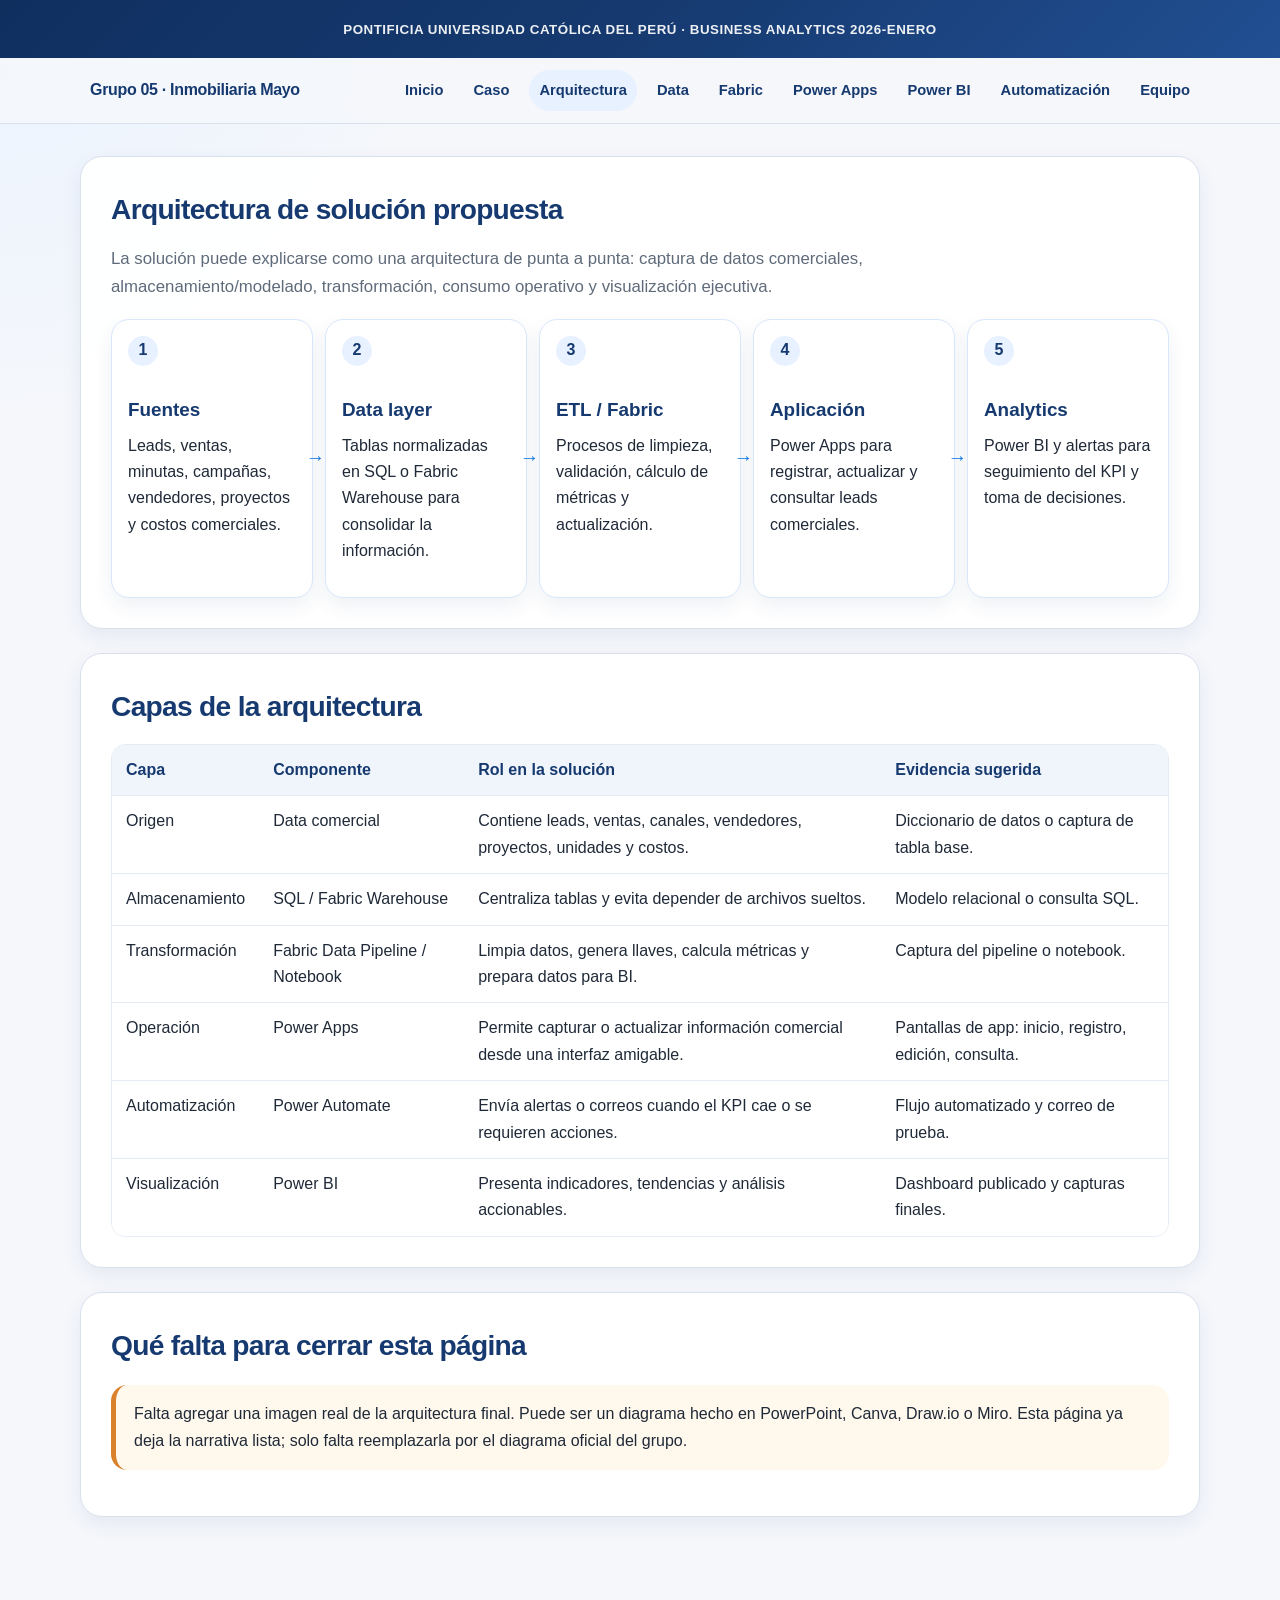
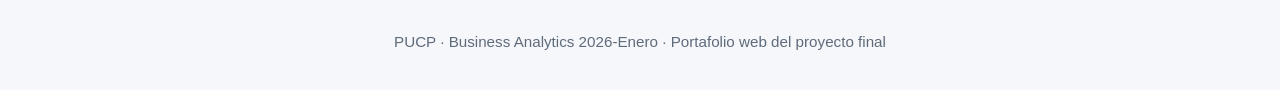
==== pages/arquitectura.html @ e8f23578 "Prueba_Inicial" ====
<!DOCTYPE html>
<html lang="es">
<head>
  <meta charset="UTF-8" />
  <meta name="viewport" content="width=device-width, initial-scale=1.0" />
  <title>Arquitectura · Inmobiliaria Mayo</title>
  <link rel="stylesheet" href="../assets/css/styles.css" />
</head>
<body>
  <div class="topbar"><div class="container"><small>PONTIFICIA UNIVERSIDAD CATÓLICA DEL PERÚ · BUSINESS ANALYTICS 2026-ENERO</small></div></div>
  <nav class="nav"><div class="container nav-inner"><a class="brand" href="../index.html">Grupo 05 · Inmobiliaria Mayo</a><ul><li><a href="../index.html">Inicio</a></li><li><a href="caso-negocio.html">Caso</a></li><li><a class="active" href="arquitectura.html">Arquitectura</a></li><li><a href="data-layer.html">Data</a></li><li><a href="etl-fabric.html">Fabric</a></li><li><a href="powerapps.html">Power Apps</a></li><li><a href="powerbi.html">Power BI</a></li><li><a href="automatizacion.html">Automatización</a></li><li><a href="equipo.html">Equipo</a></li></ul></div></nav>
  
  <main class="container">

    <section>
      <h2>Arquitectura de solución propuesta</h2>
      <p class="lead">La solución puede explicarse como una arquitectura de punta a punta: captura de datos comerciales, almacenamiento/modelado, transformación, consumo operativo y visualización ejecutiva.</p>
      <div class="flow">
        <div class="flow-step"><span>1</span><h3>Fuentes</h3><p>Leads, ventas, minutas, campañas, vendedores, proyectos y costos comerciales.</p></div>
        <div class="flow-step"><span>2</span><h3>Data layer</h3><p>Tablas normalizadas en SQL o Fabric Warehouse para consolidar la información.</p></div>
        <div class="flow-step"><span>3</span><h3>ETL / Fabric</h3><p>Procesos de limpieza, validación, cálculo de métricas y actualización.</p></div>
        <div class="flow-step"><span>4</span><h3>Aplicación</h3><p>Power Apps para registrar, actualizar y consultar leads comerciales.</p></div>
        <div class="flow-step"><span>5</span><h3>Analytics</h3><p>Power BI y alertas para seguimiento del KPI y toma de decisiones.</p></div>
      </div>
    </section>

    <section>
      <h2>Capas de la arquitectura</h2>
      <div class="table-wrap">
        <table>
          <thead><tr><th>Capa</th><th>Componente</th><th>Rol en la solución</th><th>Evidencia sugerida</th></tr></thead>
          <tbody>
            <tr><td>Origen</td><td>Data comercial</td><td>Contiene leads, ventas, canales, vendedores, proyectos, unidades y costos.</td><td>Diccionario de datos o captura de tabla base.</td></tr>
            <tr><td>Almacenamiento</td><td>SQL / Fabric Warehouse</td><td>Centraliza tablas y evita depender de archivos sueltos.</td><td>Modelo relacional o consulta SQL.</td></tr>
            <tr><td>Transformación</td><td>Fabric Data Pipeline / Notebook</td><td>Limpia datos, genera llaves, calcula métricas y prepara datos para BI.</td><td>Captura del pipeline o notebook.</td></tr>
            <tr><td>Operación</td><td>Power Apps</td><td>Permite capturar o actualizar información comercial desde una interfaz amigable.</td><td>Pantallas de app: inicio, registro, edición, consulta.</td></tr>
            <tr><td>Automatización</td><td>Power Automate</td><td>Envía alertas o correos cuando el KPI cae o se requieren acciones.</td><td>Flujo automatizado y correo de prueba.</td></tr>
            <tr><td>Visualización</td><td>Power BI</td><td>Presenta indicadores, tendencias y análisis accionables.</td><td>Dashboard publicado y capturas finales.</td></tr>
          </tbody>
        </table>
      </div>
    </section>

    <section>
      <h2>Qué falta para cerrar esta página</h2>
      <div class="callout warning">Falta agregar una imagen real de la arquitectura final. Puede ser un diagrama hecho en PowerPoint, Canva, Draw.io o Miro. Esta página ya deja la narrativa lista; solo falta reemplazarla por el diagrama oficial del grupo.</div>
    </section>

  </main>
  <div class="footer">PUCP · Business Analytics 2026-Enero · Portafolio web del proyecto final</div>
</body>
</html>
---- assets/css/styles.css ----
:root {
  --primary: #163a70;
  --primary-2: #214f92;
  --primary-3: #0f2f5f;
  --bg: #f5f7fb;
  --card: #ffffff;
  --text: #1f2937;
  --muted: #5f6b7a;
  --line: #d8e0ec;
  --soft: #eef4fc;
  --accent: #0f7ae5;
  --accent-2: #18a0fb;
  --ok: #0c8f63;
  --warn: #d9822b;
  --danger: #c2410c;
  --shadow: 0 14px 34px rgba(22, 58, 112, 0.10);
  --shadow-soft: 0 8px 20px rgba(22, 58, 112, 0.07);
  --radius: 22px;
  --maxw: 1120px;
}

* { box-sizing: border-box; }
html { scroll-behavior: smooth; }
body {
  margin: 0;
  font-family: Inter, Arial, Helvetica, sans-serif;
  color: var(--text);
  background: radial-gradient(circle at top left, #eaf3ff 0, transparent 26rem), var(--bg);
  line-height: 1.65;
}

a { color: var(--accent); text-decoration: none; }
a:hover { text-decoration: underline; }
img { max-width: 100%; }
.container { width: min(92%, var(--maxw)); margin: 0 auto; }

.topbar {
  background: linear-gradient(135deg, var(--primary-3), var(--primary), var(--primary-2));
  color: white;
  padding: 16px 0;
  text-align: center;
}
.topbar small { opacity: 0.92; letter-spacing: 0.04em; font-weight: 700; }

.nav {
  position: sticky;
  top: 0;
  z-index: 50;
  background: rgba(245, 247, 251, 0.92);
  backdrop-filter: blur(10px);
  border-bottom: 1px solid var(--line);
}
.nav-inner { display: flex; align-items: center; justify-content: space-between; gap: 16px; }
.brand { color: var(--primary); font-weight: 900; letter-spacing: -0.02em; white-space: nowrap; }
.nav ul { margin: 0; padding: 12px 0; list-style: none; display: flex; gap: 10px; flex-wrap: wrap; justify-content: flex-end; font-size: 0.92rem; }
.nav a { color: var(--primary); font-weight: 800; padding: 8px 10px; border-radius: 999px; display: inline-block; }
.nav a:hover, .nav a.active { background: #e8f1ff; text-decoration: none; }

.hero {
  padding: 54px 0 36px;
  background: linear-gradient(180deg, #ffffff 0%, #f8fbff 100%);
  border-bottom: 1px solid var(--line);
}
.hero-grid { display: grid; grid-template-columns: 1.08fr 0.92fr; gap: 28px; align-items: center; }
.eyebrow { display: inline-flex; align-items: center; gap: 8px; padding: 7px 12px; border-radius: 999px; background: #e8f1ff; color: var(--primary); font-weight: 900; font-size: 0.86rem; margin-bottom: 14px; }
.hero h1 { margin: 0 0 14px; font-size: clamp(2rem, 4vw, 3.25rem); color: var(--primary); line-height: 1.08; letter-spacing: -0.045em; }
.hero p { margin: 0 0 22px; color: var(--muted); font-size: 1.05rem; }
.hero-actions { display: flex; gap: 12px; flex-wrap: wrap; margin-top: 18px; }
.btn { display: inline-flex; align-items: center; justify-content: center; gap: 8px; padding: 11px 16px; border-radius: 999px; font-weight: 900; border: 1px solid transparent; }
.btn-primary { background: var(--primary); color: white; }
.btn-primary:hover { background: var(--primary-2); color: white; text-decoration: none; }
.btn-secondary { background: white; color: var(--primary); border-color: var(--line); }
.btn-secondary:hover { background: #f0f5fc; text-decoration: none; }
.hero-image { background: white; border: 1px solid var(--line); border-radius: 28px; padding: 14px; box-shadow: var(--shadow); }
.hero-image img { border-radius: 20px; display: block; width: 100%; height: auto; }

main { padding: 32px 0 64px; }
section, .section-card { background: rgba(255,255,255,0.96); border: 1px solid var(--line); border-radius: var(--radius); box-shadow: var(--shadow-soft); padding: 30px; margin-bottom: 24px; }
section.flat { background: transparent; border: 0; box-shadow: none; padding: 10px 0; }
h1, h2, h3, h4 { color: var(--primary); }
h2 { margin: 0 0 12px; font-size: clamp(1.6rem, 2.2vw, 2.1rem); letter-spacing: -0.025em; }
h3 { margin: 20px 0 8px; font-size: 1.18rem; }
h4 { margin: 0 0 8px; }
p { margin-top: 0; }
.muted { color: var(--muted); }
.lead { color: var(--muted); font-size: 1.05rem; max-width: 880px; }
.separator { border: 0; border-top: 1px solid #e7edf6; margin: 20px 0; }

.grid-2, .grid-3, .grid-4 { display: grid; gap: 18px; }
.grid-2 { grid-template-columns: repeat(2, minmax(0, 1fr)); }
.grid-3 { grid-template-columns: repeat(3, minmax(0, 1fr)); }
.grid-4 { grid-template-columns: repeat(4, minmax(0, 1fr)); }
.card, .mini-card, .visual-card { background: #f8fbff; border: 1px solid #d8e7fb; border-radius: 18px; padding: 18px; box-shadow: 0 6px 16px rgba(22, 58, 112, 0.05); }
.card strong.big { display: block; font-size: 2rem; line-height: 1.1; color: var(--primary); letter-spacing: -0.04em; }
.pill { display: inline-block; padding: 6px 10px; border-radius: 999px; background: #e8f1ff; color: var(--primary); font-size: 0.86rem; font-weight: 900; margin: 5px 8px 4px 0; }
.badge { display: inline-flex; padding: 5px 9px; border-radius: 999px; font-size: .8rem; font-weight: 900; }
.badge-ok { background: #e6f8f1; color: #07684a; }
.badge-warn { background: #fff2df; color: #9a4f09; }
.badge-danger { background: #fff0e8; color: #9a3412; }

.callout { border-left: 5px solid var(--accent); background: #f1f7ff; border-radius: 16px; padding: 16px 18px; margin: 16px 0; }
.callout.warning { border-left-color: var(--warn); background: #fff8ed; }
.callout.success { border-left-color: var(--ok); background: #effcf7; }

.table-wrap { overflow-x: auto; margin-top: 14px; border-radius: 14px; border: 1px solid #e5ecf5; }
table { width: 100%; border-collapse: collapse; background: white; overflow: hidden; }
th, td { padding: 12px 14px; border-bottom: 1px solid #e5ecf5; text-align: left; vertical-align: top; }
th { background: #f0f5fc; color: var(--primary); }
tr:last-child td { border-bottom: 0; }

.image-frame { width: 100%; background: white; border: 1px solid var(--line); border-radius: 20px; padding: 10px; box-shadow: var(--shadow-soft); }
.image-frame img { display: block; width: 100%; border-radius: 14px; }
.caption { margin: 8px 0 0; font-size: 0.92rem; color: var(--muted); font-style: italic; }

.flow { display: grid; grid-template-columns: repeat(5, 1fr); gap: 12px; margin-top: 18px; }
.flow-step { position: relative; background: white; border: 1px solid #d8e7fb; border-radius: 18px; padding: 16px; box-shadow: var(--shadow-soft); }
.flow-step:not(:last-child)::after { content: '→'; position: absolute; right: -13px; top: 50%; transform: translateY(-50%); color: var(--accent); font-weight: 900; font-size: 1.2rem; }
.flow-step span { display: inline-flex; width: 30px; height: 30px; align-items: center; justify-content: center; border-radius: 999px; background: #e8f1ff; color: var(--primary); font-weight: 900; margin-bottom: 8px; }

.carousel { position: relative; max-width: 980px; margin: 16px auto 8px; overflow: hidden; border-radius: 20px; box-shadow: var(--shadow); background: #f5f9ff; border: 1px solid #d8e0ec; }
.carousel-track-container { overflow: hidden; width: 100%; }
.carousel-track { display: flex; transition: transform 0.4s ease-in-out; }
.carousel-image { min-width: 100%; width: 100%; aspect-ratio: 16/9; object-fit: cover; display: block; background: white; }
.carousel-btn { position: absolute; top: 50%; transform: translateY(-50%); background: rgba(22, 58, 112, 0.75); color: white; border: none; padding: 10px 14px; cursor: pointer; font-size: 20px; border-radius: 999px; z-index: 2; }
.carousel-btn.prev { left: 14px; }
.carousel-btn.next { right: 14px; }
.carousel-btn:hover { background: rgba(22, 58, 112, 0.92); }
.carousel-dots { display: flex; justify-content: center; flex-wrap: wrap; gap: 8px; margin: 12px 0 0; }
.carousel-dot { width: 10px; height: 10px; border-radius: 50%; background: #c4d4ea; border: none; cursor: pointer; }
.carousel-dot.active { background: var(--accent); }
.visual-card { display: flex; flex-direction: column; gap: 12px; }
.visual-card img { width: 100%; aspect-ratio: 16/9; object-fit: cover; border-radius: 14px; border: 1px solid #e2ebf7; background: white; }
.visual-points { margin: 0 0 12px 0; padding-left: 18px; }
.visual-points li { margin-bottom: 6px; }
.visual-user { display: inline-block; background: #e8f1ff; color: var(--primary); border-radius: 999px; padding: 7px 12px; font-size: 0.88rem; font-weight: 900; }

.footer { text-align: center; color: var(--muted); font-size: 0.95rem; padding: 24px 0 36px; }

@media (max-width: 980px) {
  .hero-grid { grid-template-columns: 1fr; }
  .flow { grid-template-columns: 1fr; }
  .flow-step:not(:last-child)::after { content: '↓'; right: auto; left: 50%; top: auto; bottom: -20px; transform: translateX(-50%); }
  .grid-2, .grid-3, .grid-4 { grid-template-columns: 1fr; }
  .nav-inner { align-items: flex-start; flex-direction: column; gap: 2px; padding-top: 10px; }
  .nav ul { justify-content: flex-start; padding-top: 0; }
}

@media (max-width: 640px) {
  section, .section-card { padding: 22px; }
  .hero { padding-top: 34px; }
  .hero-actions { flex-direction: column; }
  .btn { width: 100%; }
}
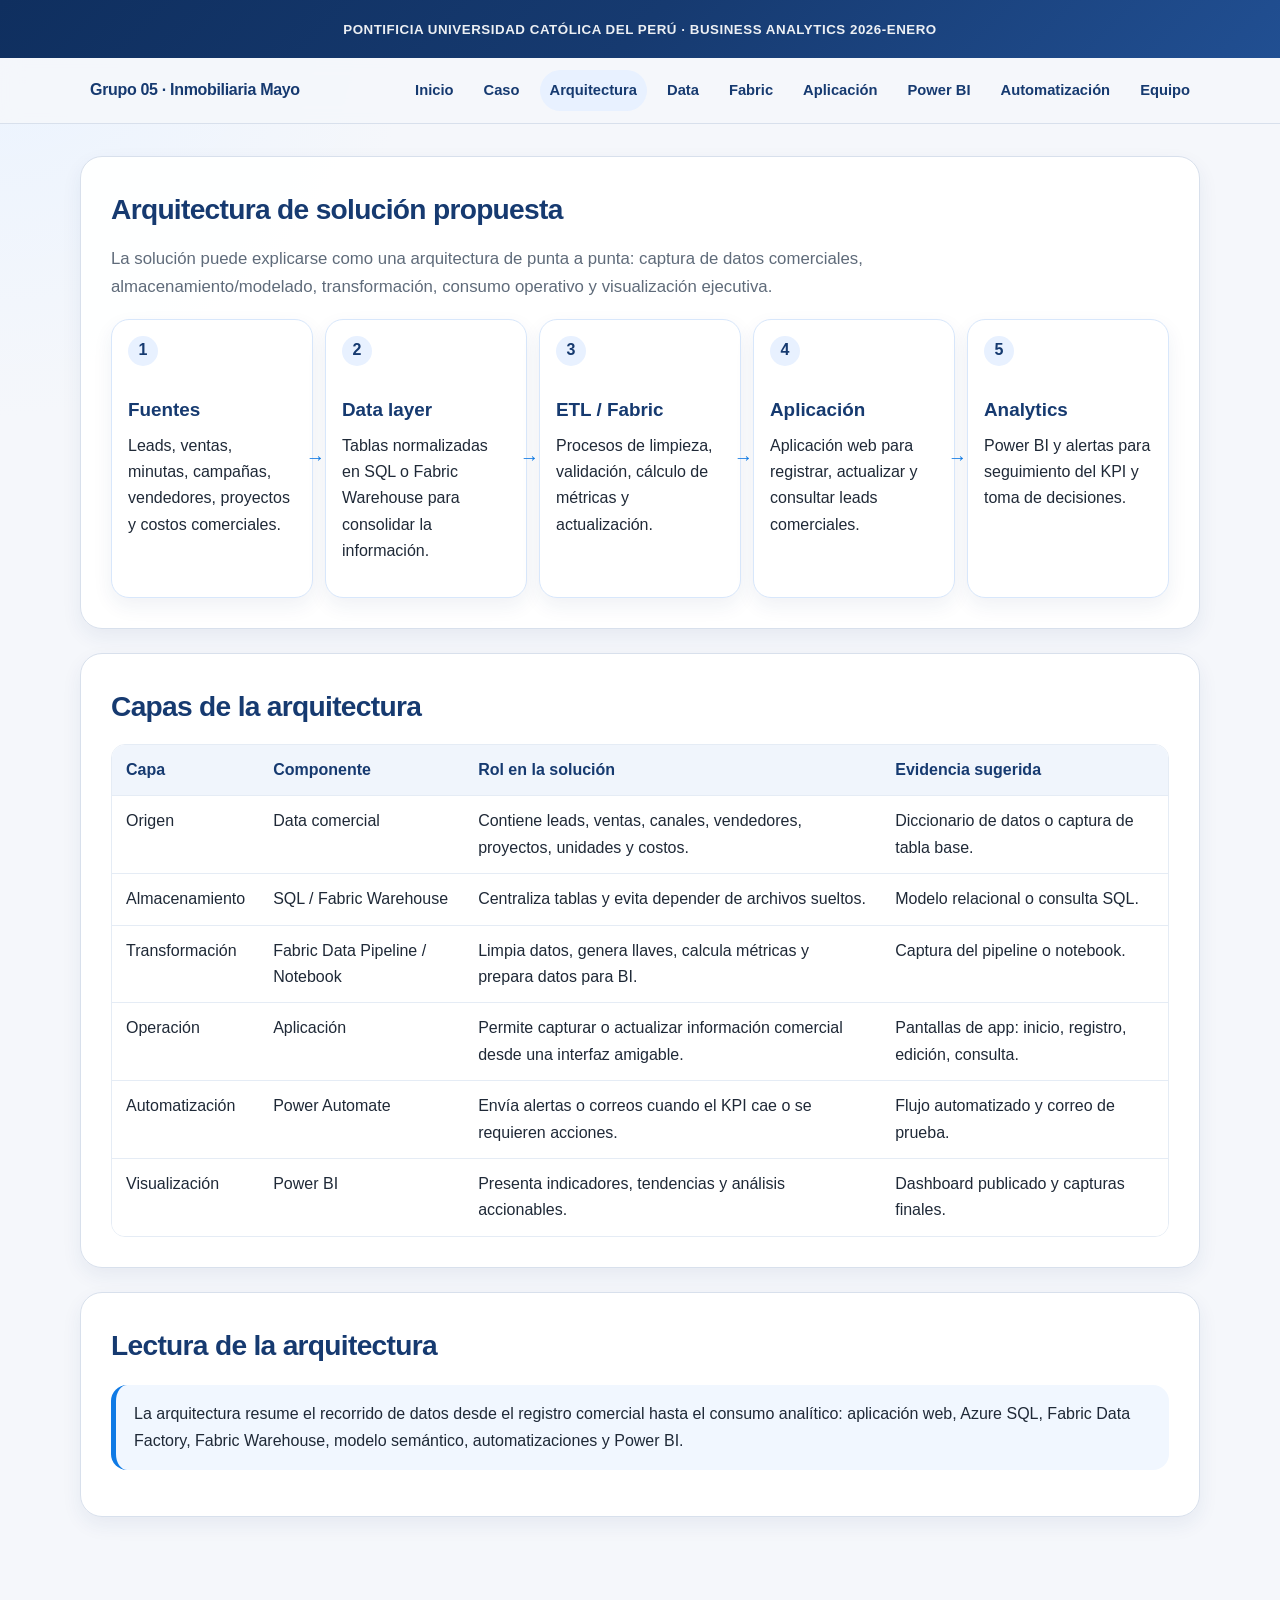
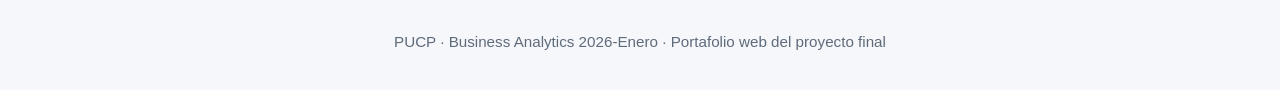
==== commit 91b340db: "Aplicación" ====
--- a/pages/arquitectura.html
+++ b/pages/arquitectura.html
@@ -8,7 +8,7 @@
 </head>
 <body>
   <div class="topbar"><div class="container"><small>PONTIFICIA UNIVERSIDAD CATÓLICA DEL PERÚ · BUSINESS ANALYTICS 2026-ENERO</small></div></div>
-  <nav class="nav"><div class="container nav-inner"><a class="brand" href="../index.html">Grupo 05 · Inmobiliaria Mayo</a><ul><li><a href="../index.html">Inicio</a></li><li><a href="caso-negocio.html">Caso</a></li><li><a class="active" href="arquitectura.html">Arquitectura</a></li><li><a href="data-layer.html">Data</a></li><li><a href="etl-fabric.html">Fabric</a></li><li><a href="powerapps.html">Power Apps</a></li><li><a href="powerbi.html">Power BI</a></li><li><a href="automatizacion.html">Automatización</a></li><li><a href="equipo.html">Equipo</a></li></ul></div></nav>
+  <nav class="nav"><div class="container nav-inner"><a class="brand" href="../index.html">Grupo 05 · Inmobiliaria Mayo</a><ul><li><a href="../index.html">Inicio</a></li><li><a href="caso-negocio.html">Caso</a></li><li><a class="active" href="arquitectura.html">Arquitectura</a></li><li><a href="data-layer.html">Data</a></li><li><a href="etl-fabric.html">Fabric</a></li><li><a href="powerapps.html">Aplicación</a></li><li><a href="powerbi.html">Power BI</a></li><li><a href="automatizacion.html">Automatización</a></li><li><a href="equipo.html">Equipo</a></li></ul></div></nav>
   
   <main class="container">
 
@@ -19,7 +19,7 @@
         <div class="flow-step"><span>1</span><h3>Fuentes</h3><p>Leads, ventas, minutas, campañas, vendedores, proyectos y costos comerciales.</p></div>
         <div class="flow-step"><span>2</span><h3>Data layer</h3><p>Tablas normalizadas en SQL o Fabric Warehouse para consolidar la información.</p></div>
         <div class="flow-step"><span>3</span><h3>ETL / Fabric</h3><p>Procesos de limpieza, validación, cálculo de métricas y actualización.</p></div>
-        <div class="flow-step"><span>4</span><h3>Aplicación</h3><p>Power Apps para registrar, actualizar y consultar leads comerciales.</p></div>
+        <div class="flow-step"><span>4</span><h3>Aplicación</h3><p>Aplicación web para registrar, actualizar y consultar leads comerciales.</p></div>
         <div class="flow-step"><span>5</span><h3>Analytics</h3><p>Power BI y alertas para seguimiento del KPI y toma de decisiones.</p></div>
       </div>
     </section>
@@ -33,7 +33,7 @@
             <tr><td>Origen</td><td>Data comercial</td><td>Contiene leads, ventas, canales, vendedores, proyectos, unidades y costos.</td><td>Diccionario de datos o captura de tabla base.</td></tr>
             <tr><td>Almacenamiento</td><td>SQL / Fabric Warehouse</td><td>Centraliza tablas y evita depender de archivos sueltos.</td><td>Modelo relacional o consulta SQL.</td></tr>
             <tr><td>Transformación</td><td>Fabric Data Pipeline / Notebook</td><td>Limpia datos, genera llaves, calcula métricas y prepara datos para BI.</td><td>Captura del pipeline o notebook.</td></tr>
-            <tr><td>Operación</td><td>Power Apps</td><td>Permite capturar o actualizar información comercial desde una interfaz amigable.</td><td>Pantallas de app: inicio, registro, edición, consulta.</td></tr>
+            <tr><td>Operación</td><td>Aplicación</td><td>Permite capturar o actualizar información comercial desde una interfaz amigable.</td><td>Pantallas de app: inicio, registro, edición, consulta.</td></tr>
             <tr><td>Automatización</td><td>Power Automate</td><td>Envía alertas o correos cuando el KPI cae o se requieren acciones.</td><td>Flujo automatizado y correo de prueba.</td></tr>
             <tr><td>Visualización</td><td>Power BI</td><td>Presenta indicadores, tendencias y análisis accionables.</td><td>Dashboard publicado y capturas finales.</td></tr>
           </tbody>
@@ -42,8 +42,8 @@
     </section>
 
     <section>
-      <h2>Qué falta para cerrar esta página</h2>
-      <div class="callout warning">Falta agregar una imagen real de la arquitectura final. Puede ser un diagrama hecho en PowerPoint, Canva, Draw.io o Miro. Esta página ya deja la narrativa lista; solo falta reemplazarla por el diagrama oficial del grupo.</div>
+      <h2>Lectura de la arquitectura</h2>
+      <div class="callout">La arquitectura resume el recorrido de datos desde el registro comercial hasta el consumo analítico: aplicación web, Azure SQL, Fabric Data Factory, Fabric Warehouse, modelo semántico, automatizaciones y Power BI.</div>
     </section>
 
   </main>
--- a/assets/css/styles.css
+++ b/assets/css/styles.css
@@ -150,4 +150,76 @@
   .hero { padding-top: 34px; }
   .hero-actions { flex-direction: column; }
   .btn { width: 100%; }
-}+}
+/* Power BI embedded report */
+.embed-frame {
+  width: 100%;
+  background: white;
+  border: 1px solid var(--line);
+  border-radius: 20px;
+  padding: 10px;
+  box-shadow: var(--shadow-soft);
+  overflow: hidden;
+}
+.embed-frame iframe {
+  display: block;
+  width: 100%;
+  min-height: 560px;
+  border: 0;
+  border-radius: 14px;
+}
+.zone-grid { display: grid; grid-template-columns: 1fr; gap: 22px; }
+.zone-card { background: #f8fbff; border: 1px solid #d8e7fb; border-radius: 20px; padding: 18px; box-shadow: var(--shadow-soft); }
+.zone-card img { display: block; width: 100%; border-radius: 14px; border: 1px solid #e2ebf7; background: white; }
+.zone-card h3 { margin-top: 14px; }
+.kpi-strip { display: grid; grid-template-columns: repeat(5, minmax(0, 1fr)); gap: 12px; margin-top: 16px; }
+.kpi-strip .mini-card { text-align: center; }
+@media (max-width: 980px) { .kpi-strip { grid-template-columns: 1fr 1fr; } .embed-frame iframe { min-height: 420px; } }
+@media (max-width: 640px) { .kpi-strip { grid-template-columns: 1fr; } .embed-frame iframe { min-height: 360px; } }
+
+/* Demo de aplicación comercial */
+.app-shell {
+  background: #f8fbff;
+  border: 1px solid #d8e7fb;
+  border-radius: 24px;
+  box-shadow: var(--shadow-soft);
+  overflow: hidden;
+  margin-top: 18px;
+}
+.app-toolbar {
+  display: flex;
+  align-items: center;
+  justify-content: space-between;
+  gap: 12px;
+  padding: 14px 18px;
+  background: linear-gradient(135deg, var(--primary-3), var(--primary));
+  color: white;
+}
+.app-toolbar strong { letter-spacing: -0.01em; }
+.app-status { display: inline-flex; align-items: center; gap: 8px; font-size: 0.86rem; font-weight: 800; background: rgba(255,255,255,0.14); border: 1px solid rgba(255,255,255,0.22); padding: 6px 10px; border-radius: 999px; }
+.app-body { display: grid; grid-template-columns: 0.85fr 1.15fr; gap: 18px; padding: 18px; }
+.app-panel, .app-preview { background: white; border: 1px solid #e1e9f5; border-radius: 18px; padding: 18px; }
+.app-form { display: grid; gap: 12px; }
+.form-row { display: grid; grid-template-columns: repeat(2, minmax(0, 1fr)); gap: 12px; }
+.app-form label { display: grid; gap: 5px; font-weight: 800; color: var(--primary); font-size: 0.9rem; }
+.app-form input, .app-form select, .app-form textarea {
+  width: 100%;
+  border: 1px solid #d9e3f1;
+  border-radius: 12px;
+  padding: 10px 12px;
+  font: inherit;
+  color: var(--text);
+  background: #fbfdff;
+}
+.app-form textarea { min-height: 80px; resize: vertical; }
+.app-table { width: 100%; border-collapse: collapse; font-size: 0.92rem; }
+.app-table th { background: #eef5ff; }
+.app-table td, .app-table th { padding: 10px; border-bottom: 1px solid #e5ecf5; }
+.stage-tabs { display: flex; gap: 8px; flex-wrap: wrap; margin: 14px 0 4px; }
+.stage-tab { border: 1px solid #d8e7fb; background: white; color: var(--primary); padding: 8px 11px; border-radius: 999px; font-weight: 900; cursor: default; }
+.stage-tab.active { background: #e8f1ff; border-color: #bcd5f6; }
+.prototype-note { font-size: 0.9rem; color: var(--muted); margin-top: 10px; }
+@media (max-width: 900px) {
+  .app-body { grid-template-columns: 1fr; }
+  .form-row { grid-template-columns: 1fr; }
+}
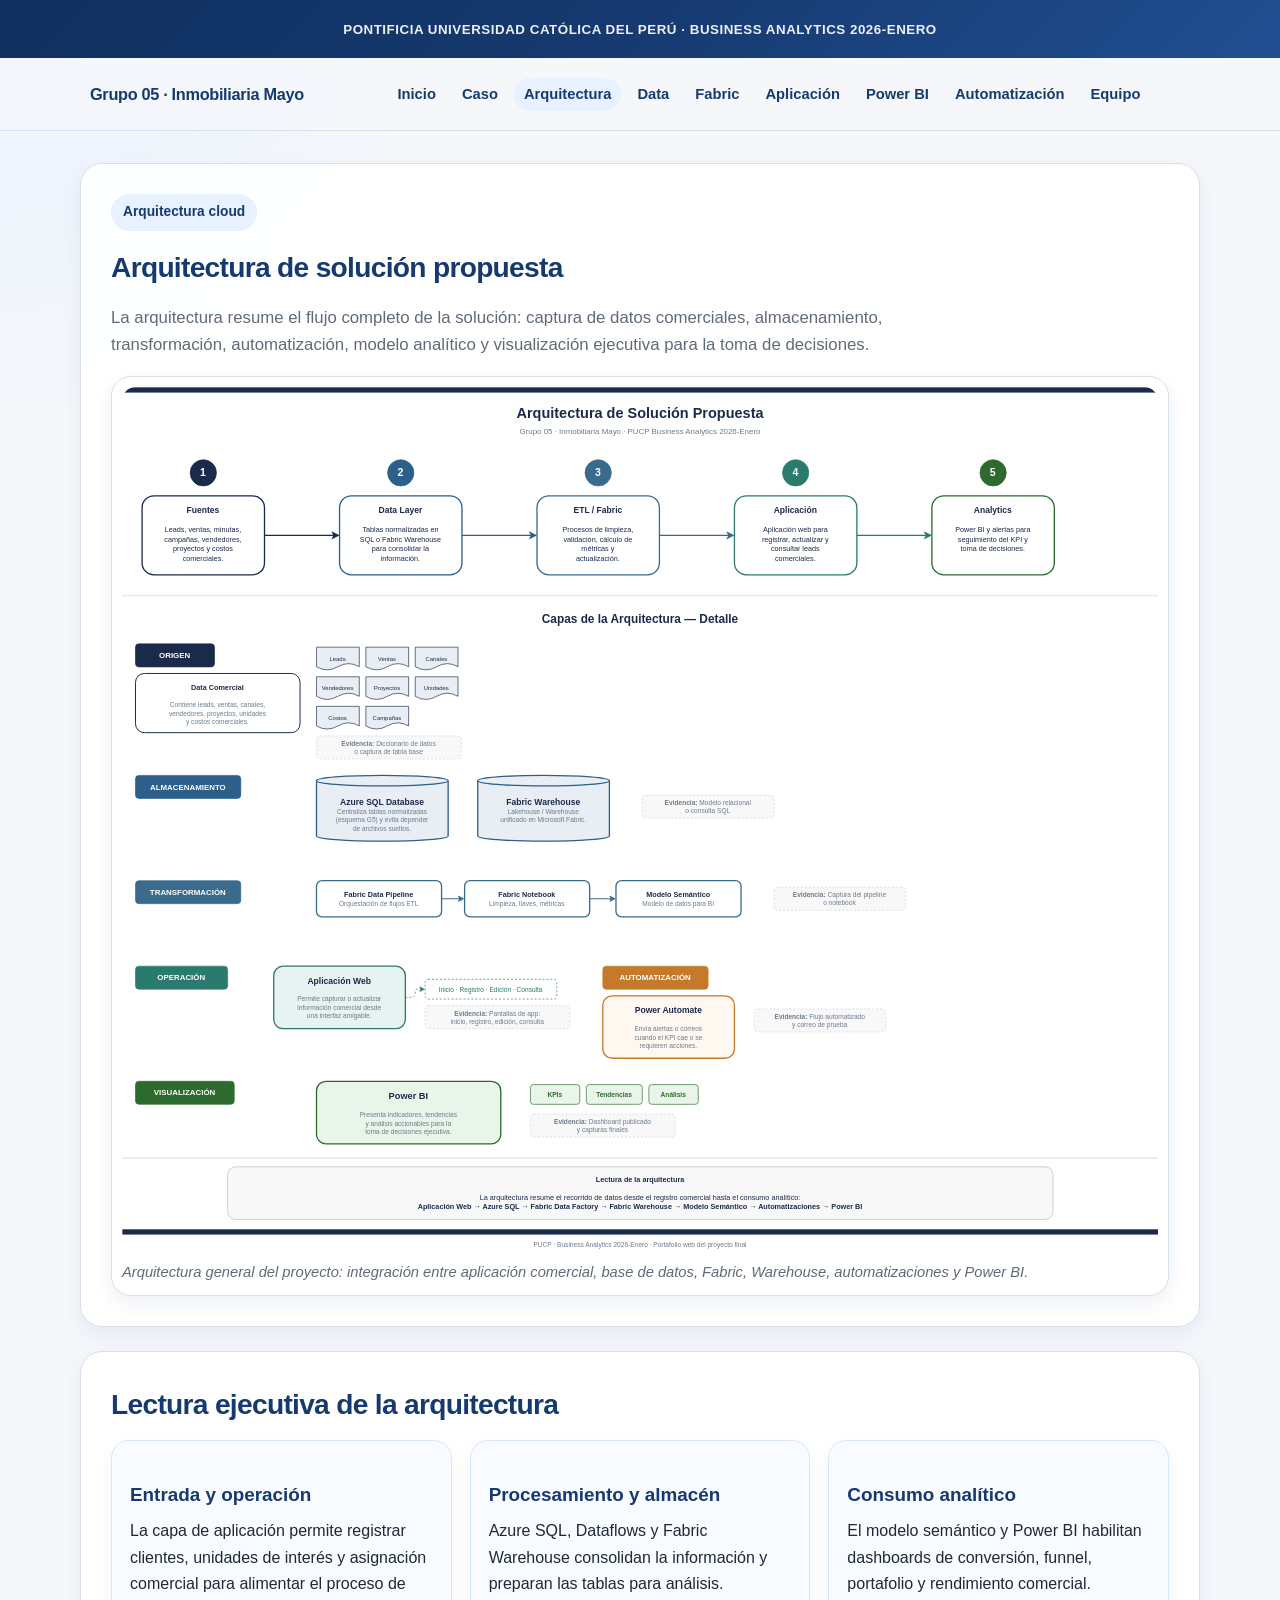
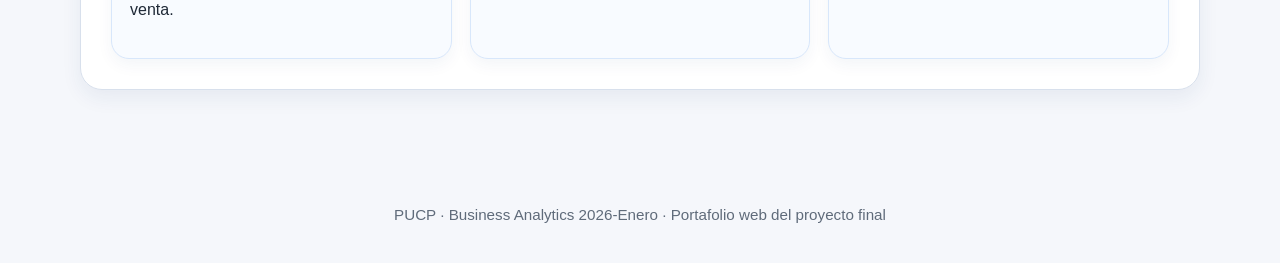
==== commit d806d9f7: "GIT FINAL FINAL" ====
--- a/pages/arquitectura.html
+++ b/pages/arquitectura.html
@@ -13,37 +13,33 @@
   <main class="container">
 
     <section>
+      <span class="eyebrow">Arquitectura cloud</span>
       <h2>Arquitectura de solución propuesta</h2>
-      <p class="lead">La solución puede explicarse como una arquitectura de punta a punta: captura de datos comerciales, almacenamiento/modelado, transformación, consumo operativo y visualización ejecutiva.</p>
-      <div class="flow">
-        <div class="flow-step"><span>1</span><h3>Fuentes</h3><p>Leads, ventas, minutas, campañas, vendedores, proyectos y costos comerciales.</p></div>
-        <div class="flow-step"><span>2</span><h3>Data layer</h3><p>Tablas normalizadas en SQL o Fabric Warehouse para consolidar la información.</p></div>
-        <div class="flow-step"><span>3</span><h3>ETL / Fabric</h3><p>Procesos de limpieza, validación, cálculo de métricas y actualización.</p></div>
-        <div class="flow-step"><span>4</span><h3>Aplicación</h3><p>Aplicación web para registrar, actualizar y consultar leads comerciales.</p></div>
-        <div class="flow-step"><span>5</span><h3>Analytics</h3><p>Power BI y alertas para seguimiento del KPI y toma de decisiones.</p></div>
+      <p class="lead">
+        La arquitectura resume el flujo completo de la solución: captura de datos comerciales, almacenamiento, transformación, automatización, modelo analítico y visualización ejecutiva para la toma de decisiones.
+      </p>
+      <div class="image-frame architecture-frame">
+        <img src="../assets/img/Arquitectura_Proyecto.svg" alt="Arquitectura completa de la solución cloud para Inmobiliaria Mayo" />
+        <p class="caption">Arquitectura general del proyecto: integración entre aplicación comercial, base de datos, Fabric, Warehouse, automatizaciones y Power BI.</p>
       </div>
     </section>
 
     <section>
-      <h2>Capas de la arquitectura</h2>
-      <div class="table-wrap">
-        <table>
-          <thead><tr><th>Capa</th><th>Componente</th><th>Rol en la solución</th><th>Evidencia sugerida</th></tr></thead>
-          <tbody>
-            <tr><td>Origen</td><td>Data comercial</td><td>Contiene leads, ventas, canales, vendedores, proyectos, unidades y costos.</td><td>Diccionario de datos o captura de tabla base.</td></tr>
-            <tr><td>Almacenamiento</td><td>SQL / Fabric Warehouse</td><td>Centraliza tablas y evita depender de archivos sueltos.</td><td>Modelo relacional o consulta SQL.</td></tr>
-            <tr><td>Transformación</td><td>Fabric Data Pipeline / Notebook</td><td>Limpia datos, genera llaves, calcula métricas y prepara datos para BI.</td><td>Captura del pipeline o notebook.</td></tr>
-            <tr><td>Operación</td><td>Aplicación</td><td>Permite capturar o actualizar información comercial desde una interfaz amigable.</td><td>Pantallas de app: inicio, registro, edición, consulta.</td></tr>
-            <tr><td>Automatización</td><td>Power Automate</td><td>Envía alertas o correos cuando el KPI cae o se requieren acciones.</td><td>Flujo automatizado y correo de prueba.</td></tr>
-            <tr><td>Visualización</td><td>Power BI</td><td>Presenta indicadores, tendencias y análisis accionables.</td><td>Dashboard publicado y capturas finales.</td></tr>
-          </tbody>
-        </table>
+      <h2>Lectura ejecutiva de la arquitectura</h2>
+      <div class="grid-3">
+        <div class="card">
+          <h3>Entrada y operación</h3>
+          <p>La capa de aplicación permite registrar clientes, unidades de interés y asignación comercial para alimentar el proceso de venta.</p>
+        </div>
+        <div class="card">
+          <h3>Procesamiento y almacén</h3>
+          <p>Azure SQL, Dataflows y Fabric Warehouse consolidan la información y preparan las tablas para análisis.</p>
+        </div>
+        <div class="card">
+          <h3>Consumo analítico</h3>
+          <p>El modelo semántico y Power BI habilitan dashboards de conversión, funnel, portafolio y rendimiento comercial.</p>
+        </div>
       </div>
-    </section>
-
-    <section>
-      <h2>Lectura de la arquitectura</h2>
-      <div class="callout">La arquitectura resume el recorrido de datos desde el registro comercial hasta el consumo analítico: aplicación web, Azure SQL, Fabric Data Factory, Fabric Warehouse, modelo semántico, automatizaciones y Power BI.</div>
     </section>
 
   </main>
--- a/assets/css/styles.css
+++ b/assets/css/styles.css
@@ -223,3 +223,379 @@
   .app-body { grid-template-columns: 1fr; }
   .form-row { grid-template-columns: 1fr; }
 }
+
+/* Aplicaciones propuestas por flujo comercial */
+.app-grid {
+  display: grid;
+  grid-template-columns: repeat(3, minmax(0, 1fr));
+  gap: 18px;
+  margin-top: 18px;
+}
+.app-mockup {
+  background: #ffffff;
+  border: 1px solid #d8e7fb;
+  border-radius: 22px;
+  box-shadow: var(--shadow-soft);
+  overflow: hidden;
+}
+.mockup-header {
+  background: linear-gradient(135deg, var(--primary-3), var(--primary));
+  color: #ffffff;
+  padding: 15px 16px;
+  display: grid;
+  gap: 3px;
+}
+.mockup-header strong {
+  font-size: 0.92rem;
+  letter-spacing: 0.02em;
+  text-transform: uppercase;
+}
+.mockup-header span {
+  font-size: 1.08rem;
+  font-weight: 800;
+}
+.mockup-body {
+  padding: 16px;
+  display: grid;
+  gap: 10px;
+}
+.mockup-body label {
+  display: grid;
+  gap: 5px;
+  color: var(--primary);
+  font-weight: 800;
+  font-size: 0.86rem;
+}
+.mockup-body input {
+  width: 100%;
+  border: 1px solid #dbe5f2;
+  border-radius: 12px;
+  background: #f8fbff;
+  padding: 9px 10px;
+  color: var(--text);
+  font: inherit;
+}
+.mockup-action {
+  margin-top: 4px;
+  background: #e8f1ff;
+  color: var(--primary);
+  border: 1px solid #c8dcf7;
+  border-radius: 999px;
+  padding: 10px 12px;
+  text-align: center;
+  font-weight: 900;
+}
+@media (max-width: 980px) {
+  .app-grid { grid-template-columns: 1fr; }
+}
+
+/* Mockup comercial funcional */
+.crm-layout {
+  display: grid;
+  grid-template-columns: repeat(3, minmax(0, 1fr));
+  gap: 18px;
+}
+.crm-card {
+  background: #ffffff;
+  border: 1px solid #d8e7fb;
+  border-radius: 18px;
+  padding: 16px;
+  box-shadow: var(--shadow-soft);
+}
+.crm-card h3 {
+  margin: 0 0 8px;
+}
+.crm-form {
+  display: grid;
+  gap: 10px;
+}
+.crm-form label {
+  display: grid;
+  gap: 4px;
+  font-size: 0.88rem;
+  color: var(--primary);
+  font-weight: 800;
+}
+.crm-form input,
+.crm-form select,
+.crm-form textarea {
+  border: 1px solid #d9e3f1;
+  border-radius: 10px;
+  padding: 9px 10px;
+  font: inherit;
+  color: var(--text);
+  background: #fbfdff;
+}
+.crm-form textarea {
+  min-height: 76px;
+  resize: vertical;
+}
+.agent-output {
+  margin-top: 10px;
+  border: 1px solid #d7e7fb;
+  border-radius: 12px;
+  background: #f6fbff;
+  padding: 10px 12px;
+}
+.agent-output p {
+  margin: 0 0 6px;
+}
+.agent-output p:last-child {
+  margin-bottom: 0;
+}
+.crm-flow-grid {
+  display: grid;
+  grid-template-columns: repeat(4, minmax(0, 1fr));
+  gap: 12px;
+}
+.crm-flow-grid .flow-step {
+  margin: 0;
+}
+.crm-flow-grid .flow-step p {
+  margin: 0;
+}
+@media (max-width: 1180px) {
+  .crm-layout { grid-template-columns: 1fr 1fr; }
+  .crm-flow-grid { grid-template-columns: 1fr 1fr; }
+}
+@media (max-width: 780px) {
+  .crm-layout { grid-template-columns: 1fr; }
+  .crm-flow-grid { grid-template-columns: 1fr; }
+}
+
+
+/* ===== Fix final Aplicación: layout estable y limpio ===== */
+.application-page .nav-inner,
+.nav-inner {
+  min-height: 72px;
+  display: flex;
+  align-items: center;
+  justify-content: flex-start;
+  gap: 24px;
+}
+.application-page .brand,
+.brand {
+  flex: 0 0 auto;
+  font-size: 1.02rem;
+  line-height: 1.2;
+}
+.application-page .nav ul,
+.nav ul {
+  flex: 1;
+  display: flex;
+  align-items: center;
+  justify-content: center;
+  gap: 6px;
+  flex-wrap: wrap;
+  padding: 10px 0;
+}
+.application-page .nav a,
+.nav a {
+  line-height: 1.15;
+}
+.application-page .kpi-strip.kpi-centered {
+  grid-template-columns: repeat(5, minmax(0, 1fr));
+  gap: 14px;
+  margin-top: 24px;
+}
+.application-page .kpi-strip.kpi-centered .mini-card {
+  min-height: 112px;
+  display: flex;
+  flex-direction: column;
+  align-items: center;
+  justify-content: center;
+  text-align: center;
+  padding: 18px 14px;
+}
+.application-page .kpi-strip.kpi-centered .mini-card strong.big {
+  font-size: clamp(2.05rem, 3vw, 2.8rem);
+  margin-bottom: 8px;
+  letter-spacing: -0.04em;
+}
+.application-page .kpi-strip.kpi-centered .mini-card p {
+  margin: 0;
+}
+.application-page .clean-flow {
+  overflow-x: auto;
+  background: #fff;
+}
+.application-page .clean-flow img {
+  display: block;
+  width: 100%;
+  max-width: none;
+  min-width: 900px;
+  height: auto;
+  background: #fff;
+  object-fit: contain;
+}
+.application-page .app-stack {
+  display: grid;
+  grid-template-columns: 1fr;
+  gap: 22px;
+  margin-top: 20px;
+}
+.application-page .app-row-card {
+  background: linear-gradient(180deg, #ffffff, #f8fbff);
+  border: 1px solid #d8e7fb;
+  border-radius: 22px;
+  padding: 22px;
+  box-shadow: var(--shadow-soft);
+}
+.application-page .app-row-head {
+  display: grid;
+  grid-template-columns: 118px minmax(0, 1fr);
+  gap: 18px;
+  align-items: start;
+  margin-bottom: 18px;
+}
+.application-page .app-row-badge {
+  width: 104px;
+  height: 104px;
+  border-radius: 24px;
+  background: linear-gradient(135deg, var(--primary-3), var(--primary-2));
+  color: #ffffff;
+  display: flex;
+  align-items: center;
+  justify-content: center;
+  text-align: center;
+  font-weight: 900;
+  font-size: 0.95rem;
+  line-height: 1.15;
+  padding: 12px;
+}
+.application-page .app-row-head h3 {
+  margin: 0 0 6px;
+  font-size: 1.35rem;
+}
+.application-page .form-grid-3 {
+  display: grid;
+  grid-template-columns: repeat(3, minmax(0, 1fr));
+  gap: 14px 16px;
+  align-items: end;
+}
+.application-page .form-grid-3 label {
+  min-width: 0;
+}
+.application-page .form-grid-3 input,
+.application-page .form-grid-3 select,
+.application-page .form-grid-3 textarea,
+.application-page .agent-card-clean input,
+.application-page .agent-card-clean select,
+.application-page .agent-card-clean textarea {
+  width: 100%;
+  min-height: 42px;
+  max-width: 100%;
+  box-sizing: border-box;
+}
+.application-page .form-grid-3 .span-2 {
+  grid-column: span 2;
+}
+.application-page .form-actions {
+  display: flex;
+  align-items: end;
+}
+.application-page .form-actions .btn {
+  min-width: 240px;
+}
+.application-page .prototype-note {
+  margin: 12px 0 0;
+  color: var(--primary);
+  font-weight: 700;
+}
+.application-page .agent-grid {
+  display: grid;
+  grid-template-columns: repeat(3, minmax(0, 1fr));
+  gap: 18px;
+  align-items: stretch;
+  margin-top: 18px;
+}
+.application-page .agent-card-clean {
+  background: #ffffff;
+  border: 1px solid #d8e7fb;
+  border-radius: 22px;
+  padding: 20px;
+  box-shadow: var(--shadow-soft);
+  display: flex;
+  flex-direction: column;
+  gap: 13px;
+  min-height: 100%;
+}
+.application-page .agent-card-clean h3 {
+  margin: 0;
+  font-size: 1.22rem;
+}
+.application-page .agent-tag {
+  display: inline-flex;
+  width: fit-content;
+  padding: 6px 11px;
+  border-radius: 999px;
+  background: #e8f1ff;
+  color: var(--primary);
+  font-weight: 900;
+  font-size: 0.8rem;
+}
+.application-page .agent-meta {
+  display: grid;
+  gap: 7px;
+  margin: 0;
+}
+.application-page .agent-meta span {
+  display: block;
+  background: #f5f9ff;
+  border: 1px solid #d8e7fb;
+  border-radius: 12px;
+  padding: 9px 10px;
+  color: var(--muted);
+  font-size: 0.88rem;
+}
+.application-page .agent-card-clean .btn {
+  width: 100%;
+}
+.application-page .agent-output {
+  margin-top: auto;
+  min-height: 116px;
+  width: 100%;
+  background: #f6fbff;
+}
+.application-page .future-agent-grid {
+  display: grid;
+  grid-template-columns: repeat(3, minmax(0, 1fr));
+  gap: 16px;
+  margin-top: 18px;
+}
+.application-page .future-agent-grid .card {
+  height: 100%;
+}
+@media (max-width: 1100px) {
+  .application-page .kpi-strip.kpi-centered { grid-template-columns: repeat(2, minmax(0, 1fr)); }
+  .application-page .form-grid-3,
+  .application-page .agent-grid,
+  .application-page .future-agent-grid { grid-template-columns: repeat(2, minmax(0, 1fr)); }
+  .application-page .form-grid-3 .span-2 { grid-column: span 2; }
+  .application-page .nav-inner, .nav-inner { align-items: flex-start; flex-direction: column; gap: 6px; padding: 10px 0; }
+  .application-page .nav ul, .nav ul { justify-content: flex-start; padding: 0 0 8px; }
+}
+@media (max-width: 760px) {
+  .application-page .kpi-strip.kpi-centered,
+  .application-page .form-grid-3,
+  .application-page .agent-grid,
+  .application-page .future-agent-grid { grid-template-columns: 1fr; }
+  .application-page .form-grid-3 .span-2 { grid-column: auto; }
+  .application-page .app-row-head { grid-template-columns: 1fr; }
+  .application-page .app-row-badge { width: 84px; height: 84px; border-radius: 18px; }
+  .application-page .form-actions .btn { width: 100%; min-width: 0; }
+  .application-page .clean-flow img { min-width: 760px; }
+}
+
+
+/* Ajuste final arquitectura */
+.architecture-frame img {
+  width: 100%;
+  height: auto;
+  max-height: none;
+  object-fit: contain;
+  background: #ffffff;
+}
+.architecture-frame {
+  overflow-x: auto;
+}
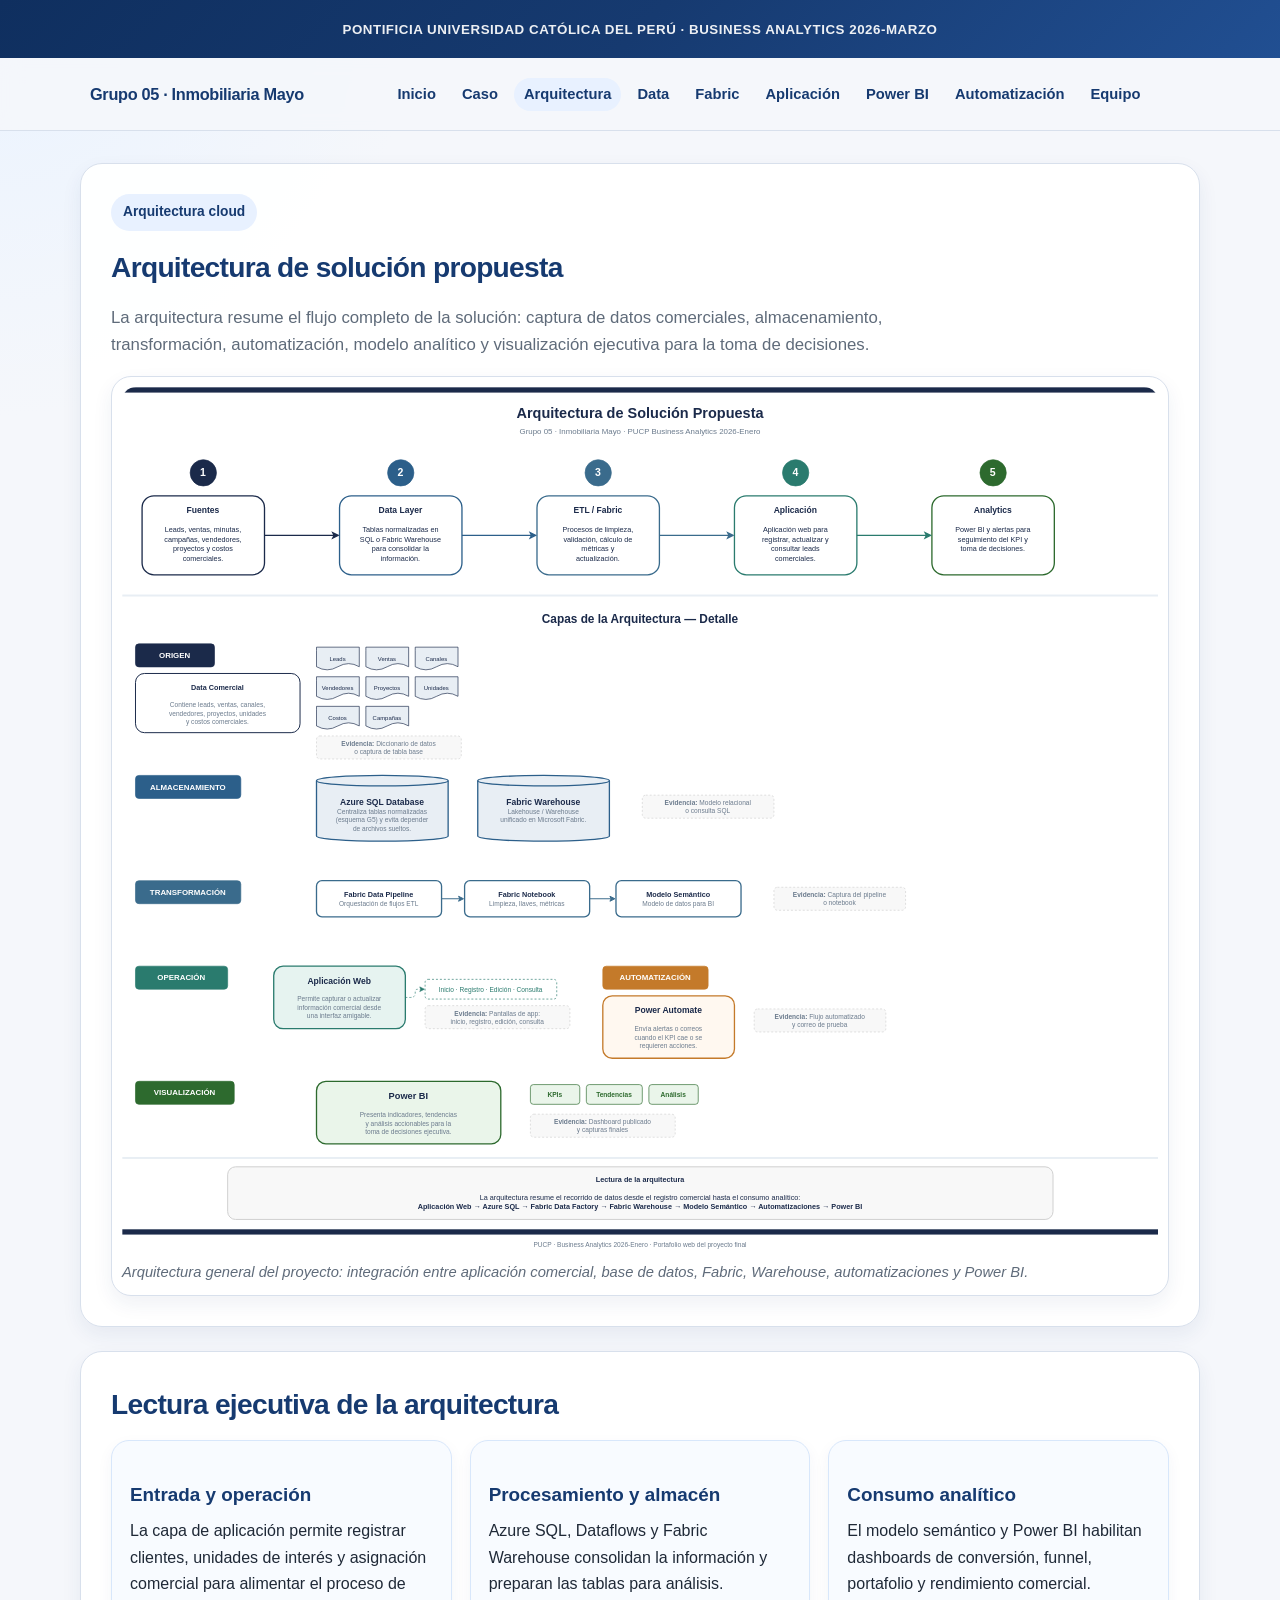
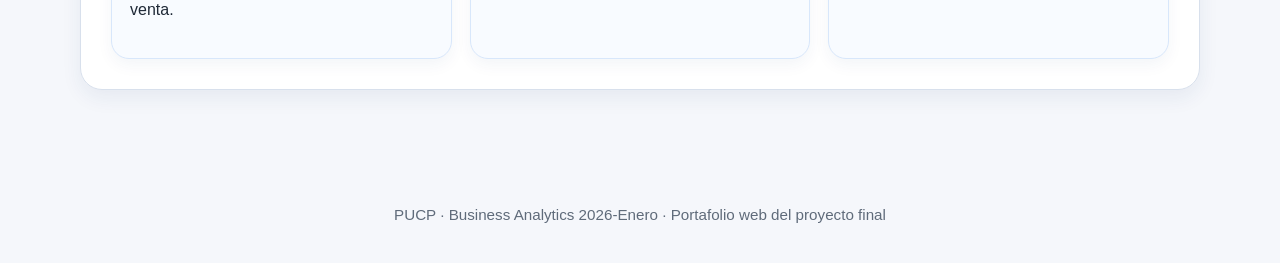
==== commit 5a6675b7: "Update arquitectura.html" ====
--- a/pages/arquitectura.html
+++ b/pages/arquitectura.html
@@ -7,7 +7,7 @@
   <link rel="stylesheet" href="../assets/css/styles.css" />
 </head>
 <body>
-  <div class="topbar"><div class="container"><small>PONTIFICIA UNIVERSIDAD CATÓLICA DEL PERÚ · BUSINESS ANALYTICS 2026-ENERO</small></div></div>
+  <div class="topbar"><div class="container"><small>PONTIFICIA UNIVERSIDAD CATÓLICA DEL PERÚ · BUSINESS ANALYTICS 2026-MARZO</small></div></div>
   <nav class="nav"><div class="container nav-inner"><a class="brand" href="../index.html">Grupo 05 · Inmobiliaria Mayo</a><ul><li><a href="../index.html">Inicio</a></li><li><a href="caso-negocio.html">Caso</a></li><li><a class="active" href="arquitectura.html">Arquitectura</a></li><li><a href="data-layer.html">Data</a></li><li><a href="etl-fabric.html">Fabric</a></li><li><a href="powerapps.html">Aplicación</a></li><li><a href="powerbi.html">Power BI</a></li><li><a href="automatizacion.html">Automatización</a></li><li><a href="equipo.html">Equipo</a></li></ul></div></nav>
   
   <main class="container">
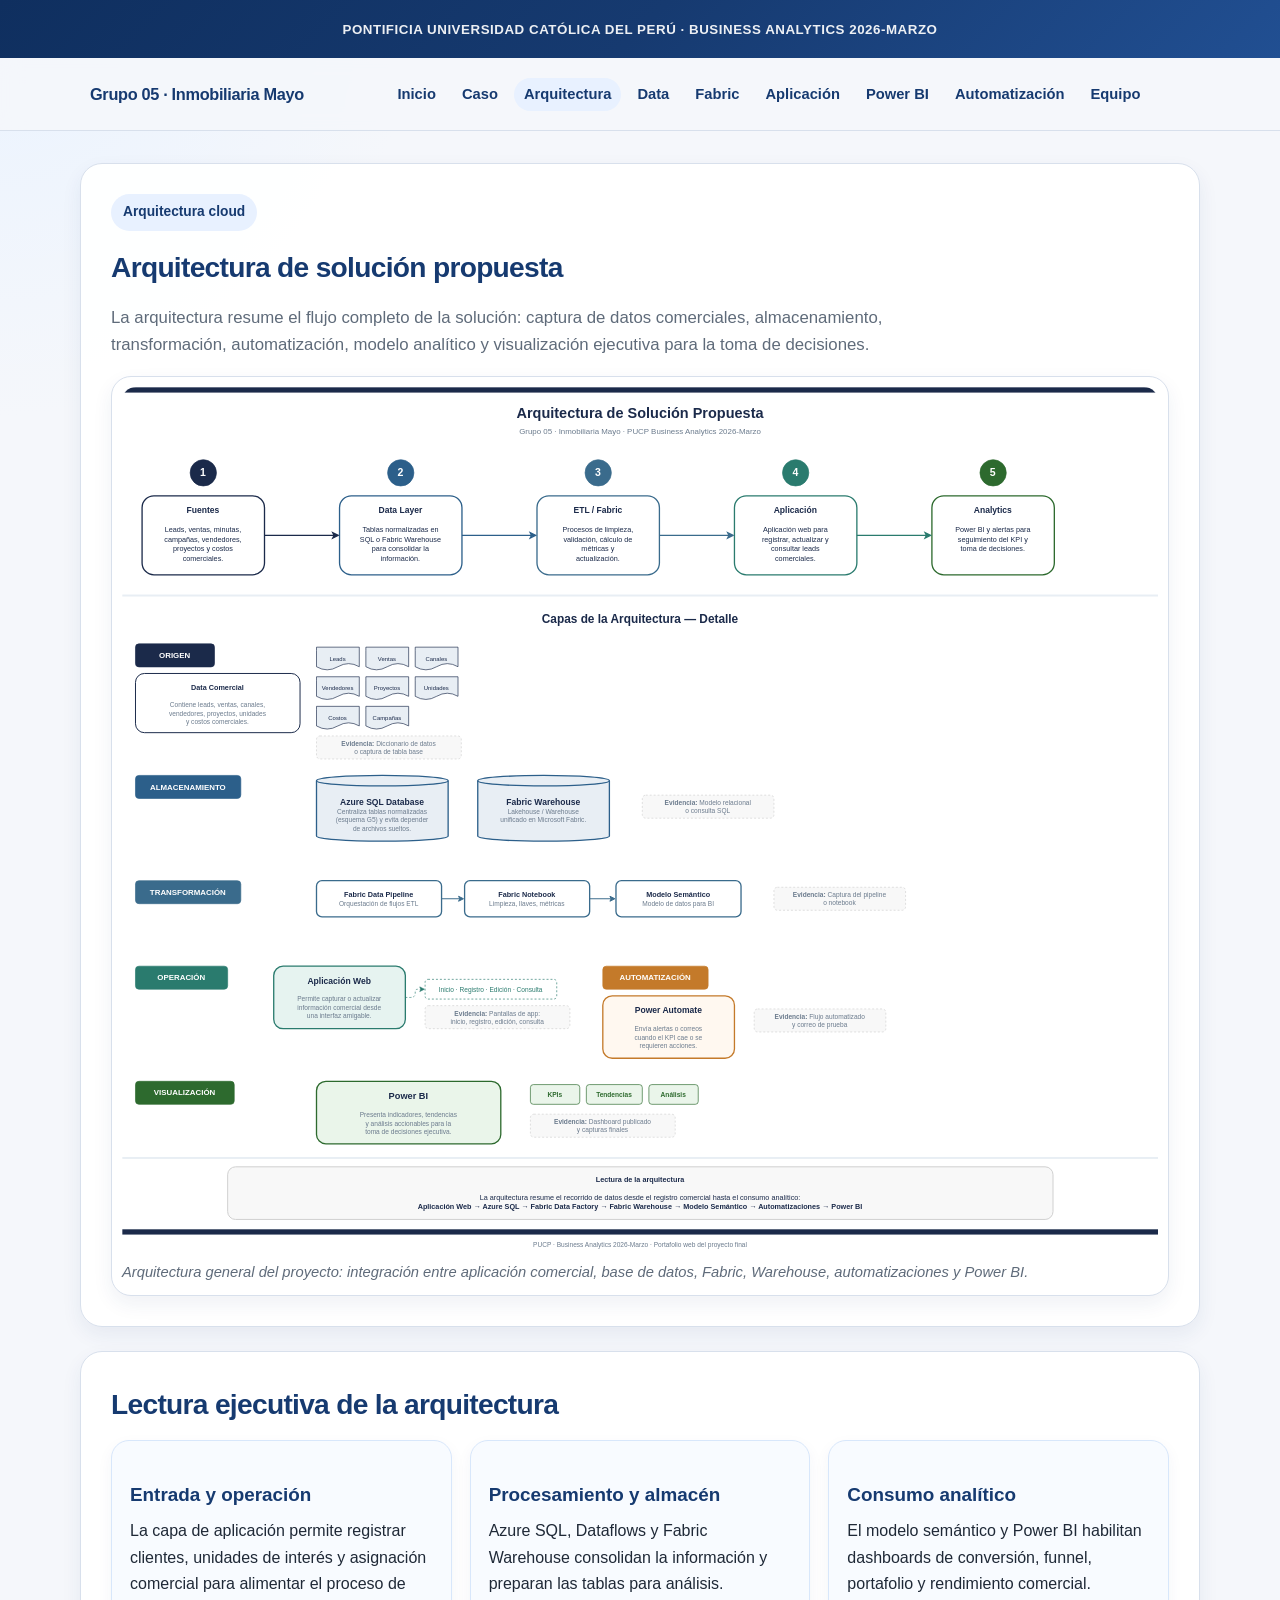
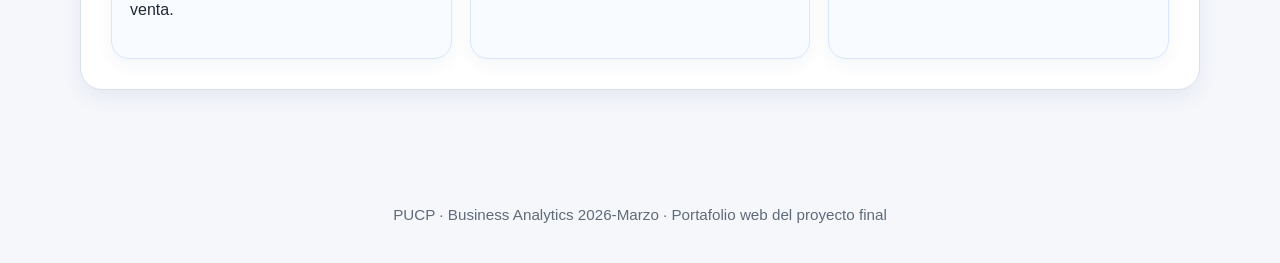
==== commit 2eea17a1: "Commit Final Final final" ====
--- a/pages/arquitectura.html
+++ b/pages/arquitectura.html
@@ -43,6 +43,6 @@
     </section>
 
   </main>
-  <div class="footer">PUCP · Business Analytics 2026-Enero · Portafolio web del proyecto final</div>
+  <div class="footer">PUCP · Business Analytics 2026-Marzo · Portafolio web del proyecto final</div>
 </body>
 </html>
